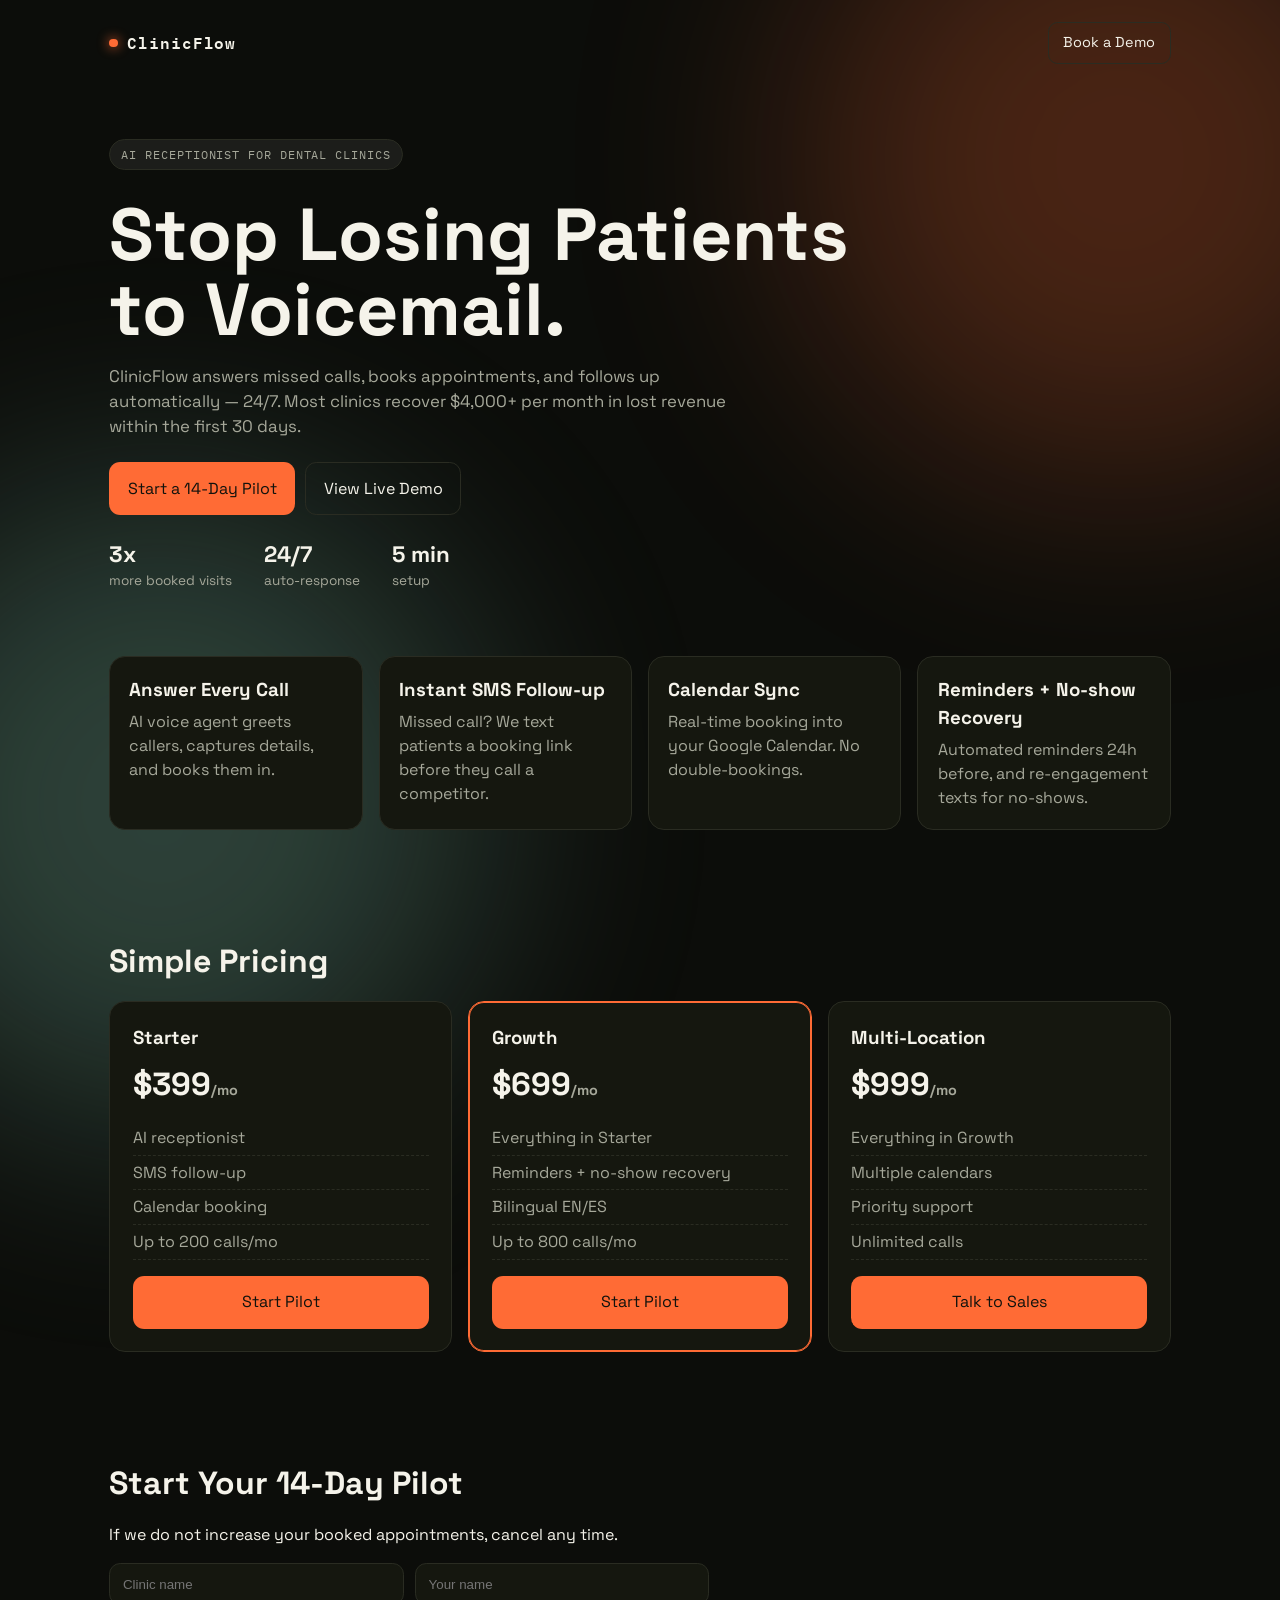
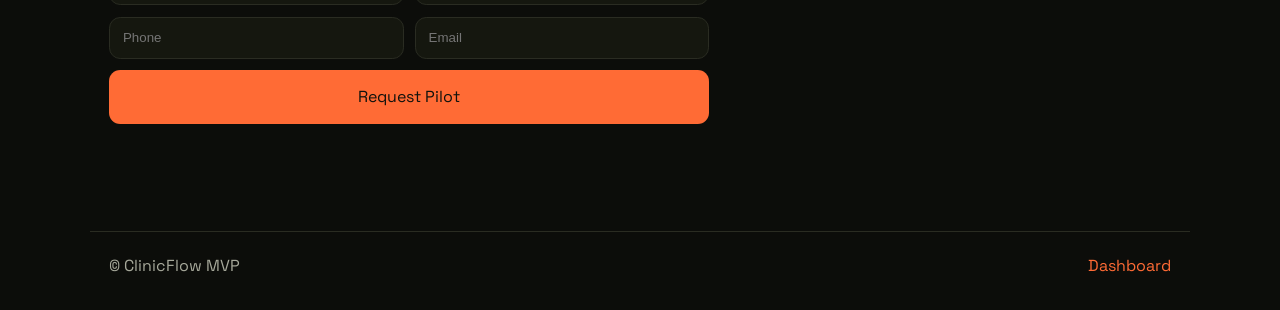
==== frontend/landing.html @ 974c7e2e "Initial commit: ClinicFlow MVP" ====
<!doctype html>
<html lang="en">
  <head>
    <meta charset="UTF-8" />
    <meta name="viewport" content="width=device-width, initial-scale=1.0" />
    <title>ClinicFlow — Turn Missed Calls Into Booked Patients</title>
    <link rel="preconnect" href="https://fonts.googleapis.com" />
    <link rel="preconnect" href="https://fonts.gstatic.com" crossorigin />
    <link
      href="https://fonts.googleapis.com/css2?family=Space+Grotesk:wght@400;500;700&family=IBM+Plex+Mono:wght@400;600&display=swap"
      rel="stylesheet"
    />
    <link rel="stylesheet" href="./landing.css" />
  </head>
  <body>
    <div class="bg-glow bg-glow-a"></div>
    <div class="bg-glow bg-glow-b"></div>

    <nav class="nav">
      <div class="brand">
        <span class="dot"></span>
        ClinicFlow
      </div>
      <a class="nav-cta" href="#contact">Book a Demo</a>
    </nav>

    <header class="hero">
      <p class="pill">AI Receptionist for Dental Clinics</p>
      <h1>Stop Losing Patients to Voicemail.</h1>
      <p class="subtitle">
        ClinicFlow answers missed calls, books appointments, and follows up
        automatically — 24/7. Most clinics recover $4,000+ per month in lost
        revenue within the first 30 days.
      </p>
      <div class="cta-row">
        <a class="btn primary" href="#contact">Start a 14-Day Pilot</a>
        <a class="btn ghost" href="./index.html">View Live Demo</a>
      </div>
      <div class="proof-row">
        <div><strong>3x</strong><span>more booked visits</span></div>
        <div><strong>24/7</strong><span>auto-response</span></div>
        <div><strong>5 min</strong><span>setup</span></div>
      </div>
    </header>

    <section class="features">
      <article class="feature">
        <h3>Answer Every Call</h3>
        <p>AI voice agent greets callers, captures details, and books them in.</p>
      </article>
      <article class="feature">
        <h3>Instant SMS Follow-up</h3>
        <p>Missed call? We text patients a booking link before they call a competitor.</p>
      </article>
      <article class="feature">
        <h3>Calendar Sync</h3>
        <p>Real-time booking into your Google Calendar. No double-bookings.</p>
      </article>
      <article class="feature">
        <h3>Reminders + No-show Recovery</h3>
        <p>Automated reminders 24h before, and re-engagement texts for no-shows.</p>
      </article>
    </section>

    <section class="pricing" id="pricing">
      <h2>Simple Pricing</h2>
      <div class="plans">
        <article class="plan">
          <h3>Starter</h3>
          <p class="price">$399<span>/mo</span></p>
          <ul>
            <li>AI receptionist</li>
            <li>SMS follow-up</li>
            <li>Calendar booking</li>
            <li>Up to 200 calls/mo</li>
          </ul>
          <a class="btn primary" href="#contact">Start Pilot</a>
        </article>
        <article class="plan featured">
          <h3>Growth</h3>
          <p class="price">$699<span>/mo</span></p>
          <ul>
            <li>Everything in Starter</li>
            <li>Reminders + no-show recovery</li>
            <li>Bilingual EN/ES</li>
            <li>Up to 800 calls/mo</li>
          </ul>
          <a class="btn primary" href="#contact">Start Pilot</a>
        </article>
        <article class="plan">
          <h3>Multi-Location</h3>
          <p class="price">$999<span>/mo</span></p>
          <ul>
            <li>Everything in Growth</li>
            <li>Multiple calendars</li>
            <li>Priority support</li>
            <li>Unlimited calls</li>
          </ul>
          <a class="btn primary" href="#contact">Talk to Sales</a>
        </article>
      </div>
    </section>

    <section class="contact" id="contact">
      <h2>Start Your 14-Day Pilot</h2>
      <p>If we do not increase your booked appointments, cancel any time.</p>
      <form id="contact-form">
        <input name="clinic" type="text" placeholder="Clinic name" required />
        <input name="name" type="text" placeholder="Your name" required />
        <input name="phone" type="tel" placeholder="Phone" required />
        <input name="email" type="email" placeholder="Email" required />
        <button type="submit" class="btn primary">Request Pilot</button>
        <p id="contact-message" class="form-message"></p>
      </form>
    </section>

    <footer>
      <span>© ClinicFlow MVP</span>
      <a href="./index.html">Dashboard</a>
    </footer>

    <script type="module">
      const form = document.getElementById("contact-form");
      const msg = document.getElementById("contact-message");
      form.addEventListener("submit", async (e) => {
        e.preventDefault();
        msg.textContent = "Sending...";
        const data = Object.fromEntries(new FormData(form).entries());
        try {
          await fetch("http://127.0.0.1:8000/api/leads", {
            method: "POST",
            headers: { "Content-Type": "application/json" },
            body: JSON.stringify({
              full_name: `${data.name} (${data.clinic})`,
              phone: data.phone,
              email: data.email,
              service: "Pilot request",
              preferred_time: "ASAP",
              source: "web",
            }),
          });
          msg.textContent = "Thanks! We will reach out within 24 hours.";
          form.reset();
        } catch {
          msg.textContent = "Could not send. Try again.";
        }
      });
    </script>
  </body>
</html>
---- frontend/landing.css ----
:root {
  --bg: #0c0d0a;
  --panel: #15170f;
  --ink: #f5f3ea;
  --muted: #a6a89a;
  --accent: #ff6b35;
  --accent-2: #8fdcc4;
  --line: #2a2c22;
}

* {
  box-sizing: border-box;
}

body {
  margin: 0;
  background: var(--bg);
  color: var(--ink);
  font-family: "Space Grotesk", sans-serif;
  line-height: 1.5;
}

.bg-glow {
  position: fixed;
  width: 40rem;
  height: 40rem;
  border-radius: 50%;
  filter: blur(120px);
  z-index: 0;
  opacity: 0.25;
  pointer-events: none;
}

.bg-glow-a {
  background: var(--accent);
  top: -10rem;
  right: -10rem;
}

.bg-glow-b {
  background: var(--accent-2);
  bottom: -14rem;
  left: -10rem;
}

.nav,
.hero,
.features,
.pricing,
.contact,
footer {
  position: relative;
  z-index: 1;
  max-width: 1100px;
  margin: 0 auto;
  padding: 1rem 1.2rem;
}

.nav {
  display: flex;
  justify-content: space-between;
  align-items: center;
  padding-top: 1.4rem;
}

.brand {
  font-family: "IBM Plex Mono", monospace;
  font-weight: 600;
  letter-spacing: 0.06em;
  display: flex;
  align-items: center;
  gap: 0.55rem;
}

.dot {
  width: 0.55rem;
  height: 0.55rem;
  border-radius: 50%;
  background: var(--accent);
  box-shadow: 0 0 12px var(--accent);
}

.nav-cta {
  color: var(--ink);
  text-decoration: none;
  border: 1px solid var(--line);
  padding: 0.55rem 0.9rem;
  border-radius: 0.6rem;
  font-size: 0.9rem;
}

.pill {
  display: inline-block;
  padding: 0.35rem 0.7rem;
  border-radius: 999px;
  background: #fff1;
  border: 1px solid var(--line);
  color: var(--muted);
  font-family: "IBM Plex Mono", monospace;
  font-size: 0.72rem;
  letter-spacing: 0.08em;
  text-transform: uppercase;
}

.hero {
  padding-top: 3rem;
  padding-bottom: 1rem;
  text-align: left;
  animation: fadeUp 600ms ease-out;
}

h1 {
  font-size: clamp(2.4rem, 7vw, 4.6rem);
  line-height: 1.02;
  margin: 1rem 0;
  max-width: 16ch;
}

.subtitle {
  color: var(--muted);
  max-width: 60ch;
  font-size: 1.05rem;
}

.cta-row {
  display: flex;
  gap: 0.6rem;
  margin: 1.4rem 0;
  flex-wrap: wrap;
}

.btn {
  display: inline-block;
  text-decoration: none;
  border-radius: 0.7rem;
  padding: 0.85rem 1.1rem;
  font-weight: 600;
  transition: transform 160ms ease, background 160ms ease;
  border: 1px solid transparent;
  cursor: pointer;
  font: inherit;
}

.btn.primary {
  background: var(--accent);
  color: #11120d;
}

.btn.primary:hover {
  transform: translateY(-1px);
  background: #ff8459;
}

.btn.ghost {
  color: var(--ink);
  border-color: var(--line);
  background: transparent;
}

.btn.ghost:hover {
  border-color: var(--accent);
}

.proof-row {
  display: flex;
  gap: 2rem;
  flex-wrap: wrap;
  margin-top: 1.4rem;
}

.proof-row div {
  display: flex;
  flex-direction: column;
}

.proof-row strong {
  font-size: 1.4rem;
}

.proof-row span {
  color: var(--muted);
  font-size: 0.85rem;
}

.features {
  display: grid;
  grid-template-columns: repeat(auto-fit, minmax(220px, 1fr));
  gap: 1rem;
  padding-top: 3rem;
}

.feature {
  background: var(--panel);
  border: 1px solid var(--line);
  border-radius: 1rem;
  padding: 1.2rem;
}

.feature h3 {
  margin: 0 0 0.4rem;
}

.feature p {
  margin: 0;
  color: var(--muted);
}

.pricing {
  padding-top: 4rem;
}

.pricing h2,
.contact h2 {
  font-size: 2rem;
  margin-bottom: 1rem;
}

.plans {
  display: grid;
  grid-template-columns: repeat(auto-fit, minmax(240px, 1fr));
  gap: 1rem;
}

.plan {
  background: var(--panel);
  border: 1px solid var(--line);
  border-radius: 1rem;
  padding: 1.4rem;
  display: flex;
  flex-direction: column;
}

.plan.featured {
  border-color: var(--accent);
  box-shadow: 0 0 0 1px var(--accent) inset;
}

.plan h3 {
  margin: 0 0 0.5rem;
}

.plan .price {
  font-size: 2rem;
  font-weight: 700;
  margin: 0 0 0.8rem;
}

.plan .price span {
  font-size: 0.9rem;
  color: var(--muted);
}

.plan ul {
  list-style: none;
  padding: 0;
  margin: 0 0 1rem;
  color: var(--muted);
}

.plan ul li {
  padding: 0.3rem 0;
  border-bottom: 1px dashed var(--line);
}

.plan .btn {
  margin-top: auto;
  text-align: center;
}

.contact {
  padding-top: 4rem;
  padding-bottom: 4rem;
}

#contact-form {
  display: grid;
  grid-template-columns: repeat(2, minmax(0, 1fr));
  gap: 0.7rem;
  max-width: 600px;
}

#contact-form input {
  background: var(--panel);
  border: 1px solid var(--line);
  color: var(--ink);
  padding: 0.8rem;
  border-radius: 0.7rem;
}

#contact-form button {
  grid-column: 1 / -1;
}

.form-message {
  grid-column: 1 / -1;
  color: var(--muted);
  margin: 0;
}

footer {
  display: flex;
  justify-content: space-between;
  color: var(--muted);
  padding-bottom: 2rem;
  border-top: 1px solid var(--line);
  margin-top: 2rem;
  padding-top: 1.4rem;
}

footer a {
  color: var(--accent);
  text-decoration: none;
}

@media (max-width: 700px) {
  #contact-form {
    grid-template-columns: 1fr;
  }
}

@keyframes fadeUp {
  from {
    opacity: 0;
    transform: translateY(8px);
  }
  to {
    opacity: 1;
    transform: translateY(0);
  }
}
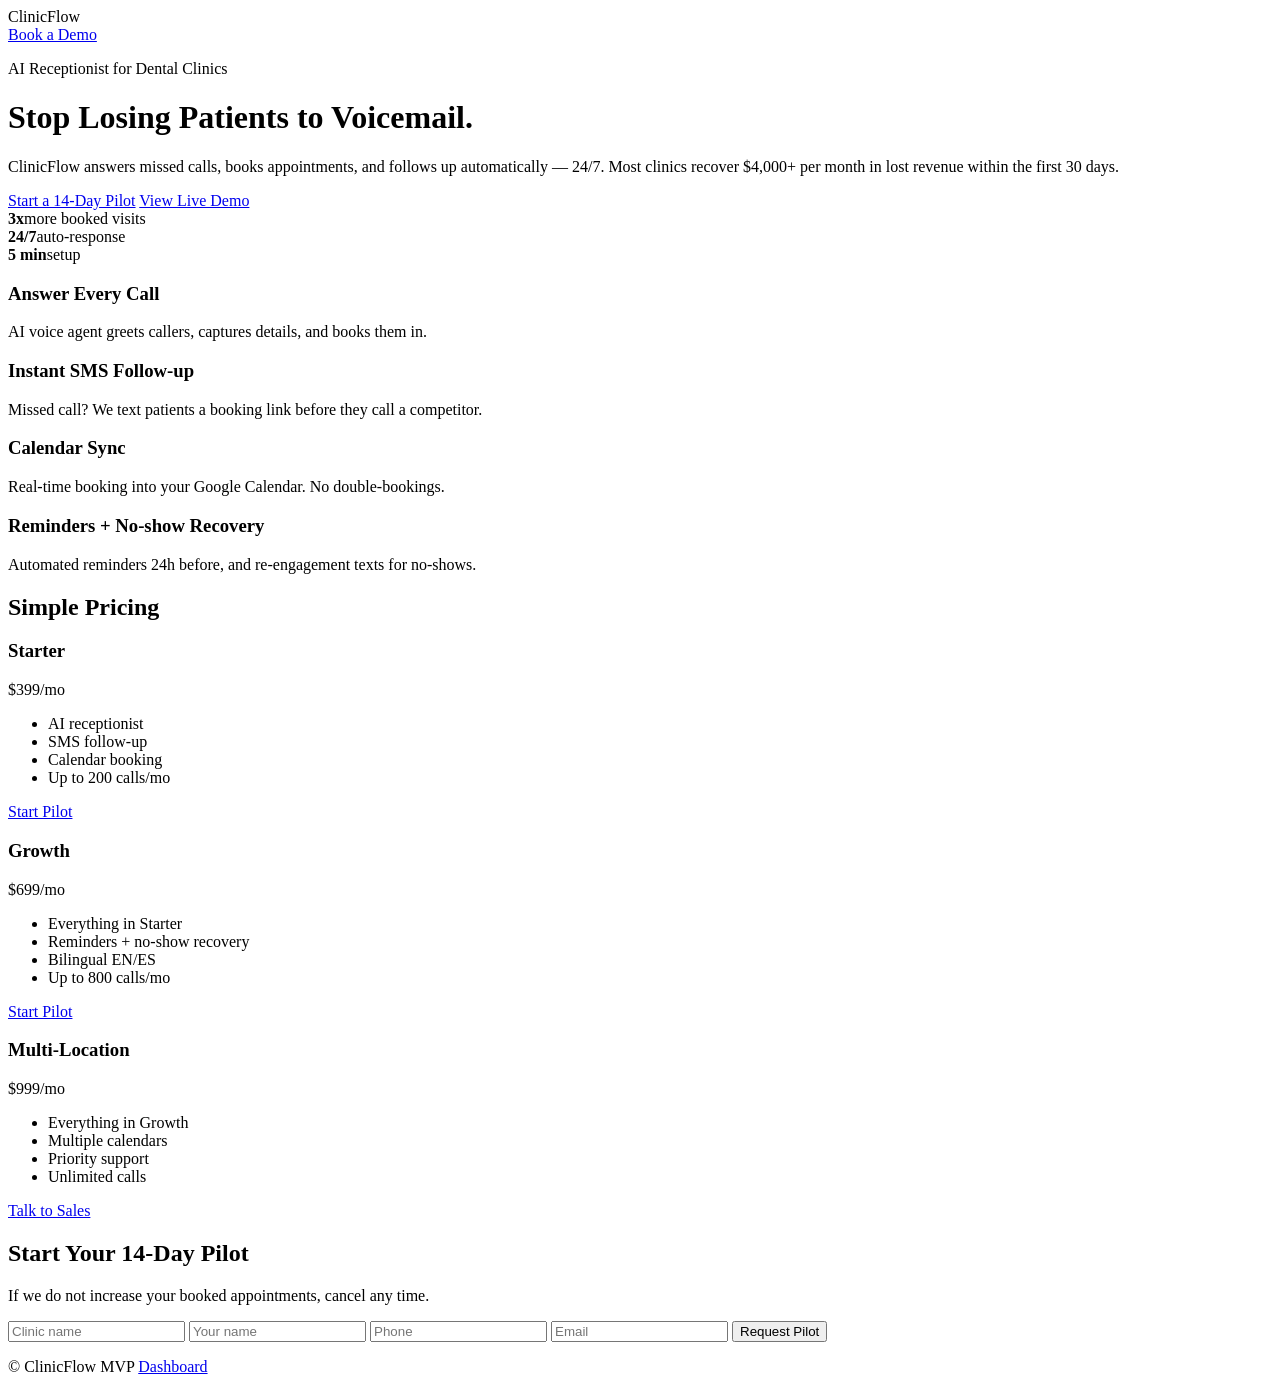
==== commit 2322cc16: "fix: use absolute /static/ paths for CSS and JS so assets load on Render" ====
--- a/frontend/landing.html
+++ b/frontend/landing.html
@@ -10,7 +10,7 @@
       href="https://fonts.googleapis.com/css2?family=Space+Grotesk:wght@400;500;700&family=IBM+Plex+Mono:wght@400;600&display=swap"
       rel="stylesheet"
     />
-    <link rel="stylesheet" href="./landing.css" />
+    <link rel="stylesheet" href="/static/landing.css" />
   </head>
   <body>
     <div class="bg-glow bg-glow-a"></div>
